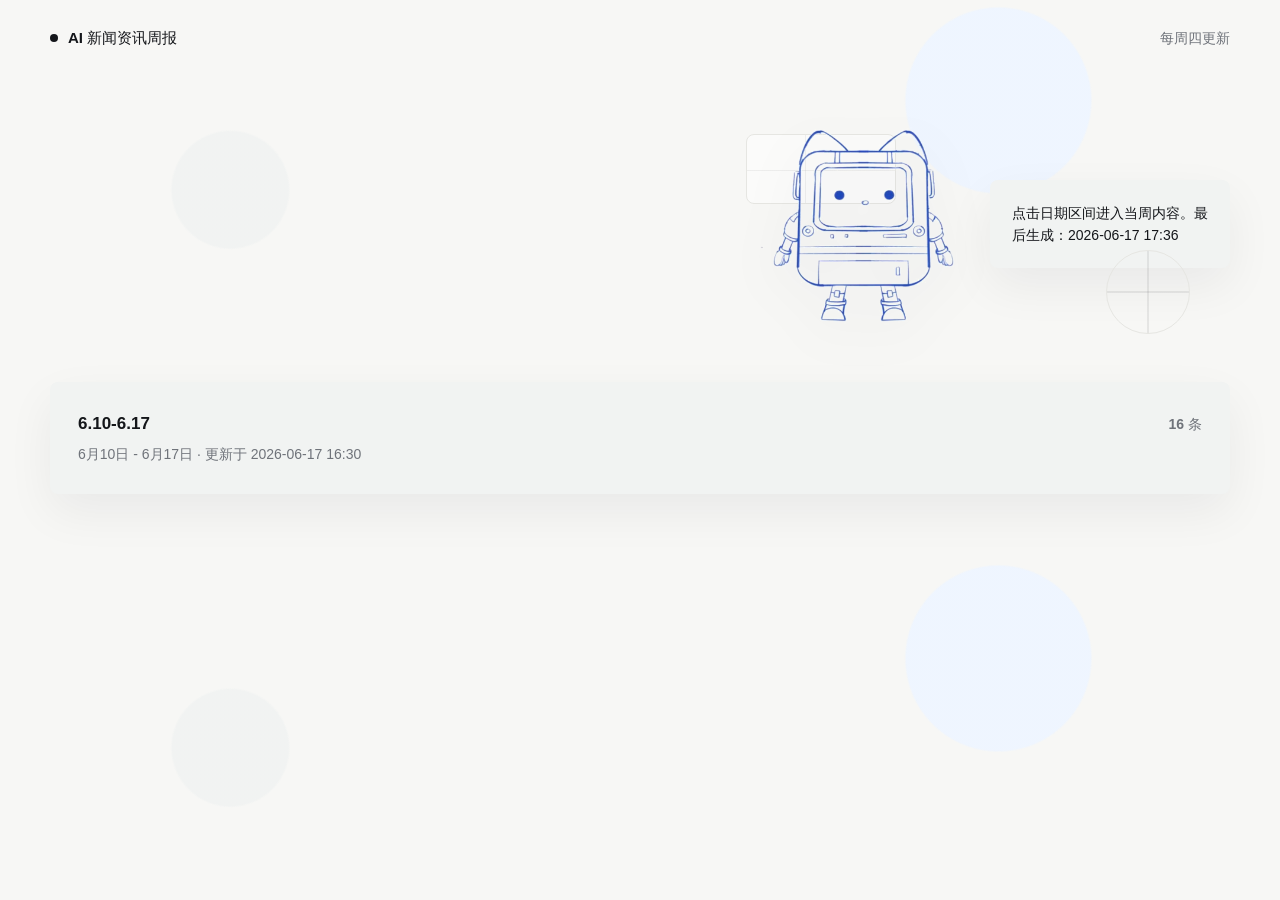
==== site/index.html @ 794cf6d5 "Use transparent AI mascot on homepage" ====
<!doctype html>
<html lang="zh-CN">
<head>
  <meta charset="utf-8">
  <meta name="viewport" content="width=device-width, initial-scale=1">
  <title>AI 新闻资讯周报</title>
  <link rel="stylesheet" href="assets/site.css">
</head>
<body>
  <header class="topbar">
    <div class="shell">
      <a class="brand" href="index.html">AI 新闻资讯周报</a>
      <div class="meta">每周四更新</div>
    </div>
  </header>
  <main class="shell">
    <section class="page-head page-head-index">
      <img class="ai-illustration" src="assets/ai-mascot.png" alt="AI 新闻资讯周报">
      <div class="meta">点击日期区间进入当周内容。最后生成：2026-06-17 17:36</div>
    </section>
    <section class="week-list">

      <a class="week-link" href="weeks/2026-W25.html">
        <div class="week-title">
          <span>6.10-6.17</span>
          <span class="meta">16 条</span>
        </div>
        <div class="summary-line">6月10日 - 6月17日 · 更新于 2026-06-17 16:30</div>
      </a>
    </section>
  </main>
</body>
</html>
---- site/assets/site.css ----
:root {
  color-scheme: light;
  --bg: #f7f7f5;
  --surface: #ffffff;
  --panel: #f1f3f2;
  --panel-blue: #eef5ff;
  --ink: #14161a;
  --muted: #6f737a;
  --line: #e6e6e2;
  --accent: #111318;
  --accent-soft: #ecf7f4;
  --good: #0d9488;
  --shadow: 0 18px 48px rgba(15, 23, 42, 0.06);
}

* {
  box-sizing: border-box;
}

body {
  margin: 0;
  background:
    radial-gradient(circle at 78% 18%, rgba(238, 245, 255, 0.96) 0 92px, transparent 94px),
    radial-gradient(circle at 18% 34%, rgba(241, 243, 242, 0.92) 0 58px, transparent 60px),
    var(--bg);
  color: var(--ink);
  font-family: -apple-system, BlinkMacSystemFont, "Segoe UI", sans-serif;
  line-height: 1.6;
}

a {
  color: inherit;
}

.shell {
  width: min(1180px, calc(100% - 32px));
  margin: 0 auto;
}

.topbar {
  background: transparent;
}

.topbar .shell {
  display: flex;
  align-items: center;
  justify-content: space-between;
  gap: 16px;
  min-height: 76px;
}

.brand {
  display: inline-flex;
  align-items: center;
  gap: 10px;
  font-size: 15px;
  font-weight: 560;
  text-decoration: none;
}

.brand::before {
  content: "";
  width: 8px;
  height: 8px;
  border-radius: 999px;
  background: var(--ink);
}

.meta {
  color: var(--muted);
  font-size: 14px;
}

main {
  padding: 18px 0 64px;
}

.page-head {
  min-height: 260px;
  display: grid;
  grid-template-columns: minmax(0, 1fr) 240px;
  gap: 28px;
  align-items: end;
  margin-bottom: 28px;
  position: relative;
}

.page-head::before,
.page-head::after {
  content: "";
  position: absolute;
  pointer-events: none;
}

.page-head::before {
  width: 148px;
  height: 68px;
  right: 334px;
  top: 40px;
  border: 1px solid var(--line);
  border-radius: 8px;
  background:
    linear-gradient(90deg, transparent 0 39%, rgba(20, 22, 26, 0.06) 39% 40%, transparent 40%),
    linear-gradient(180deg, transparent 0 52%, rgba(20, 22, 26, 0.06) 52% 53%, transparent 53%),
    rgba(255, 255, 255, 0.42);
}

.page-head::after {
  width: 82px;
  height: 82px;
  right: 40px;
  bottom: 20px;
  border: 1px solid var(--line);
  border-radius: 999px;
  background:
    linear-gradient(90deg, transparent 49%, rgba(20, 22, 26, 0.08) 49% 51%, transparent 51%),
    linear-gradient(180deg, transparent 49%, rgba(20, 22, 26, 0.08) 49% 51%, transparent 51%);
}

h1 {
  margin: 0;
  font-size: clamp(42px, 8vw, 88px);
  line-height: 1;
  font-weight: 520;
  letter-spacing: 0;
  max-width: 760px;
}

.ai-illustration {
  width: min(210px, 42vw);
  justify-self: end;
  align-self: center;
  display: block;
  filter: drop-shadow(0 14px 26px rgba(15, 23, 42, 0.08));
  transform: translateY(2px);
}

.page-head .meta {
  align-self: center;
  background: var(--panel);
  border-radius: 8px;
  padding: 22px;
  color: var(--ink);
  font-size: 14px;
  box-shadow: var(--shadow);
}

h2 {
  margin: 34px 0 16px;
  font-size: 19px;
  font-weight: 560;
  letter-spacing: 0;
  display: flex;
  align-items: center;
  gap: 12px;
}

h2::before {
  content: "•";
  width: 26px;
  height: 26px;
  border-radius: 999px;
  background: var(--ink);
  color: #ffffff;
  display: inline-grid;
  place-items: center;
  font-size: 18px;
  line-height: 1;
}

.week-list {
  display: grid;
  gap: 12px;
}

.week-link {
  display: block;
  background: var(--panel);
  border: 0;
  border-radius: 8px;
  padding: 28px;
  text-decoration: none;
  box-shadow: var(--shadow);
}

.week-link:hover {
  background: #ecefed;
  transform: translateY(-1px);
}

.week-title {
  display: flex;
  align-items: baseline;
  justify-content: space-between;
  gap: 12px;
  font-weight: 560;
  font-size: 17px;
}

.summary-line {
  color: var(--muted);
  margin-top: 6px;
  font-size: 14px;
}

.news-list {
  display: grid;
  gap: 0;
  border-top: 1px solid var(--line);
}

.news-item {
  --symbol: "◇";
  display: grid;
  grid-template-columns: 84px minmax(0, 1fr) auto;
  gap: 18px;
  align-items: start;
  padding: 24px 0;
  border-bottom: 1px solid var(--line);
  text-decoration: none;
  position: relative;
}

.news-item::before {
  content: var(--symbol);
  width: 54px;
  height: 54px;
  border-radius: 8px;
  background: var(--panel);
  display: inline-grid;
  place-items: center;
  font-size: 18px;
  line-height: 1;
}

.news-item:nth-child(3n + 1) {
  --symbol: "✦";
}

.news-item:nth-child(3n + 2) {
  --symbol: "◌";
}

.news-item:nth-child(3n + 3) {
  --symbol: "⌁";
}

.brief {
  margin: 0;
  font-size: clamp(15px, 1.2vw, 18px);
  line-height: 1.62;
  font-weight: 380;
  color: var(--ink);
}

.source {
  display: none;
  margin: 0;
  color: var(--muted);
  font-size: 14px;
}

.source a {
  color: var(--accent);
  text-decoration: none;
}

.source a:hover {
  text-decoration: underline;
}

.score {
  display: none;
  margin-top: 10px;
  color: var(--muted);
  font-size: 13px;
}

.back {
  color: var(--accent);
  text-decoration: none;
  font-size: 14px;
}

.feedback-panel {
  display: flex;
  align-items: center;
  justify-content: space-between;
  gap: 12px;
  background: transparent;
  border: 0;
  border-radius: 8px;
  padding: 0;
  margin: 0 0 18px;
}

.feedback-stats {
  display: flex;
  flex-wrap: wrap;
  gap: 8px;
  color: var(--muted);
  font-size: 13px;
}

.pill {
  border: 0;
  border-radius: 999px;
  padding: 6px 12px;
  background: var(--panel);
}

.feedback-actions,
.item-actions {
  display: flex;
  flex-wrap: wrap;
  gap: 8px;
}

.button,
.edit-toggle,
.copy-feedback,
.source-link,
.score-toggle {
  appearance: none;
  border: 0;
  border-radius: 8px;
  background: var(--panel);
  color: var(--ink);
  cursor: pointer;
  font: inherit;
  font-size: 0;
  line-height: 1;
  padding: 0;
  width: 34px;
  height: 34px;
  display: inline-grid;
  place-items: center;
  text-decoration: none;
}

.button:hover,
.edit-toggle:hover,
.copy-feedback:hover,
.source-link:hover,
.score-toggle:hover {
  background: #e8ecea;
}

.news-feedback {
  display: flex;
  align-items: center;
  justify-content: flex-end;
  gap: 8px;
  grid-column: 3;
  grid-row: 1 / span 3;
  margin: 0;
}

.fit-check {
  display: inline-flex;
  align-items: center;
  justify-content: center;
  color: var(--ink);
  cursor: pointer;
  width: 34px;
  height: 34px;
  border-radius: 8px;
  background: var(--panel);
}

.fit-check input {
  position: absolute;
  opacity: 0;
  pointer-events: none;
}

.fit-check span {
  font-size: 0;
}

.fit-check span::before {
  content: "✓";
  font-size: 16px;
  color: var(--muted);
}

.fit-check input:checked + span::before {
  color: var(--good);
  font-weight: 560;
}

.edit-toggle::before {
  content: "✎";
  font-size: 15px;
}

.copy-feedback::before {
  content: "⇩";
  font-size: 16px;
}

.score-toggle::before {
  content: "ⓘ";
  font-size: 16px;
}

.source-link::before {
  content: "↗";
  font-size: 16px;
}

.news-item.is-fit {
  background: linear-gradient(90deg, rgba(13, 148, 136, 0.08), rgba(13, 148, 136, 0));
}

.edit-area {
  display: none;
  margin-top: 14px;
  grid-column: 2 / 4;
}

.news-item.is-editing .edit-area {
  display: block;
}

.rewrite-input {
  width: 100%;
  min-height: 112px;
  resize: vertical;
  border: 0;
  border-radius: 8px;
  padding: 14px;
  color: var(--ink);
  background: var(--panel);
  font: inherit;
  line-height: 1.65;
}

.rewrite-input:focus {
  outline: 2px solid rgba(17, 19, 24, 0.14);
}

.details-row {
  display: flex;
  align-items: center;
  gap: 8px;
  margin-top: 12px;
}

.score.is-visible {
  display: block;
}

.feedback-toast {
  position: fixed;
  left: 50%;
  bottom: 22px;
  transform: translateX(-50%);
  background: #10201e;
  color: #ffffff;
  border-radius: 8px;
  padding: 10px 14px;
  font-size: 13px;
  opacity: 0;
  pointer-events: none;
  transition: opacity 180ms ease;
  z-index: 20;
}

.feedback-toast.show {
  opacity: 1;
}

.empty {
  background: var(--panel);
  border: 0;
  border-radius: 8px;
  padding: 18px;
  color: var(--muted);
}

@media (max-width: 640px) {
  .topbar .shell,
  .week-title,
  .feedback-panel,
  .news-feedback,
  .page-head {
    align-items: flex-start;
    flex-direction: column;
  }

  .page-head {
    display: flex;
    min-height: auto;
  }

  h1 {
    font-size: 34px;
  }

  .ai-illustration {
    width: 150px;
  }

  .news-item {
    grid-template-columns: 48px minmax(0, 1fr);
    gap: 12px;
  }

  .news-item::before {
    width: 40px;
    height: 40px;
    font-size: 15px;
  }

  .news-feedback {
    grid-column: 2;
    grid-row: auto;
    flex-direction: row;
    margin-top: 12px;
  }

  .edit-area {
    grid-column: 1 / 3;
  }
}
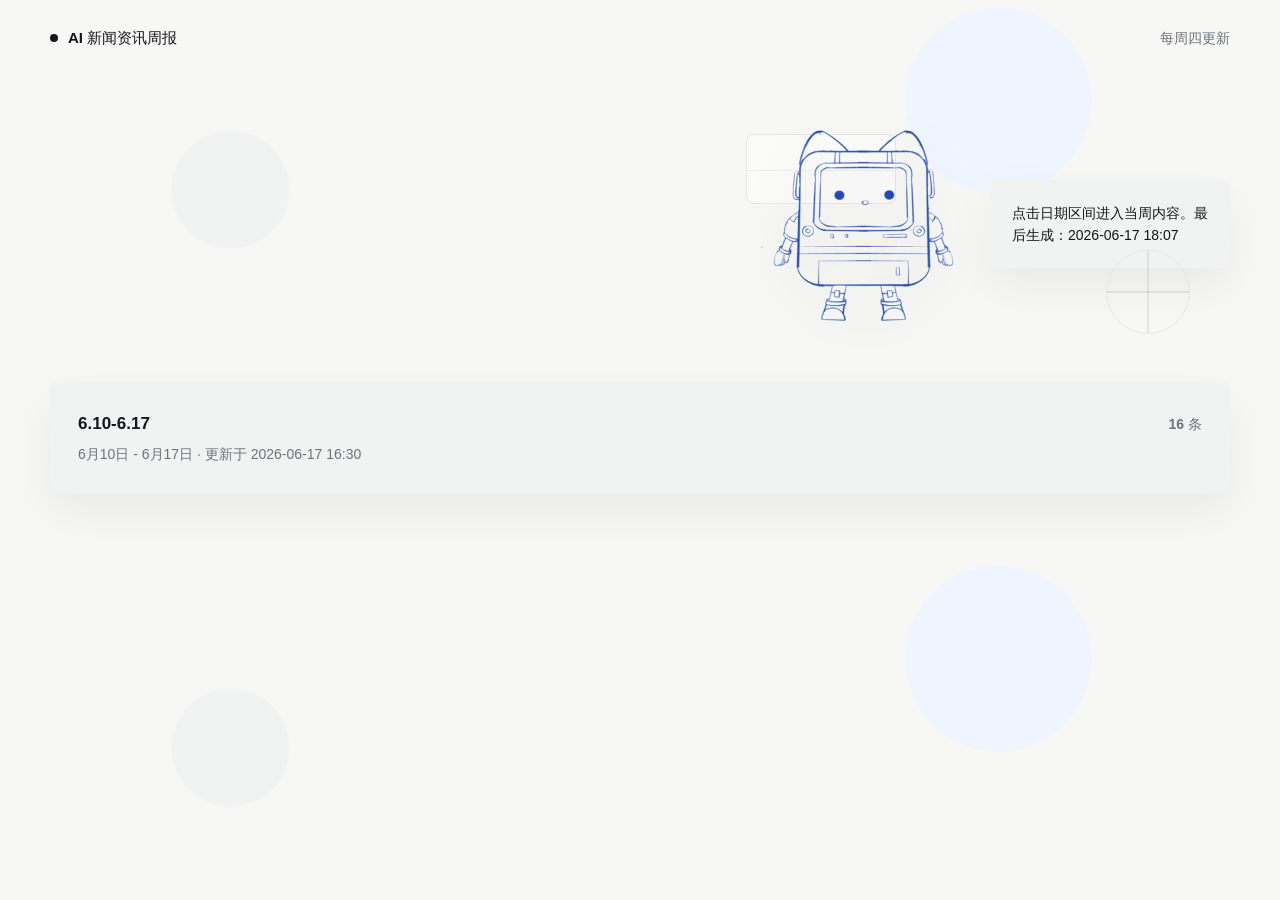
==== commit 6a5601bf: "Compact weekly detail page layout" ====
--- a/site/index.html
+++ b/site/index.html
@@ -16,7 +16,7 @@
   <main class="shell">
     <section class="page-head page-head-index">
       <img class="ai-illustration" src="assets/ai-mascot.png" alt="AI 新闻资讯周报">
-      <div class="meta">点击日期区间进入当周内容。最后生成：2026-06-17 17:36</div>
+      <div class="meta">点击日期区间进入当周内容。最后生成：2026-06-17 18:07</div>
     </section>
     <section class="week-list">
 
--- a/site/assets/site.css
+++ b/site/assets/site.css
@@ -92,7 +92,12 @@
   pointer-events: none;
 }
 
-.page-head::before {
+.page-head-index::before,
+.page-head-index::after {
+  content: "";
+}
+
+.page-head-index::before {
   width: 148px;
   height: 68px;
   right: 334px;
@@ -105,7 +110,7 @@
     rgba(255, 255, 255, 0.42);
 }
 
-.page-head::after {
+.page-head-index::after {
   width: 82px;
   height: 82px;
   right: 40px;
@@ -139,16 +144,44 @@
   align-self: center;
   background: var(--panel);
   border-radius: 8px;
-  padding: 22px;
+  padding: 18px;
   color: var(--ink);
   font-size: 14px;
   box-shadow: var(--shadow);
 }
 
+.page-head-index .meta {
+  padding: 22px;
+}
+
+.page-head:not(.page-head-index) {
+  min-height: 0;
+  display: grid;
+  grid-template-columns: minmax(0, 1fr);
+  gap: 10px;
+  margin-bottom: 18px;
+}
+
+.page-head:not(.page-head-index)::before,
+.page-head:not(.page-head-index)::after {
+  display: none;
+}
+
+.page-head:not(.page-head-index) .meta {
+  width: fit-content;
+  max-width: 100%;
+}
+
+.page-head:not(.page-head-index) h1 {
+  font-size: 30px;
+  line-height: 1.18;
+  max-width: none;
+}
+
 h2 {
-  margin: 34px 0 16px;
-  font-size: 19px;
-  font-weight: 560;
+  margin: 26px 0 12px;
+  font-size: 17px;
+  font-weight: 520;
   letter-spacing: 0;
   display: flex;
   align-items: center;
@@ -215,7 +248,7 @@
   grid-template-columns: 84px minmax(0, 1fr) auto;
   gap: 18px;
   align-items: start;
-  padding: 24px 0;
+  padding: 18px 0;
   border-bottom: 1px solid var(--line);
   text-decoration: none;
   position: relative;
@@ -247,9 +280,9 @@
 
 .brief {
   margin: 0;
-  font-size: clamp(15px, 1.2vw, 18px);
-  line-height: 1.62;
-  font-weight: 380;
+  font-size: clamp(14px, 1.05vw, 16px);
+  line-height: 1.55;
+  font-weight: 360;
   color: var(--ink);
 }
 
@@ -444,7 +477,7 @@
   display: flex;
   align-items: center;
   gap: 8px;
-  margin-top: 12px;
+  margin-top: 8px;
 }
 
 .score.is-visible {
@@ -495,7 +528,7 @@
   }
 
   h1 {
-    font-size: 34px;
+    font-size: 26px;
   }
 
   .ai-illustration {
@@ -505,6 +538,7 @@
   .news-item {
     grid-template-columns: 48px minmax(0, 1fr);
     gap: 12px;
+    padding: 16px 0;
   }
 
   .news-item::before {
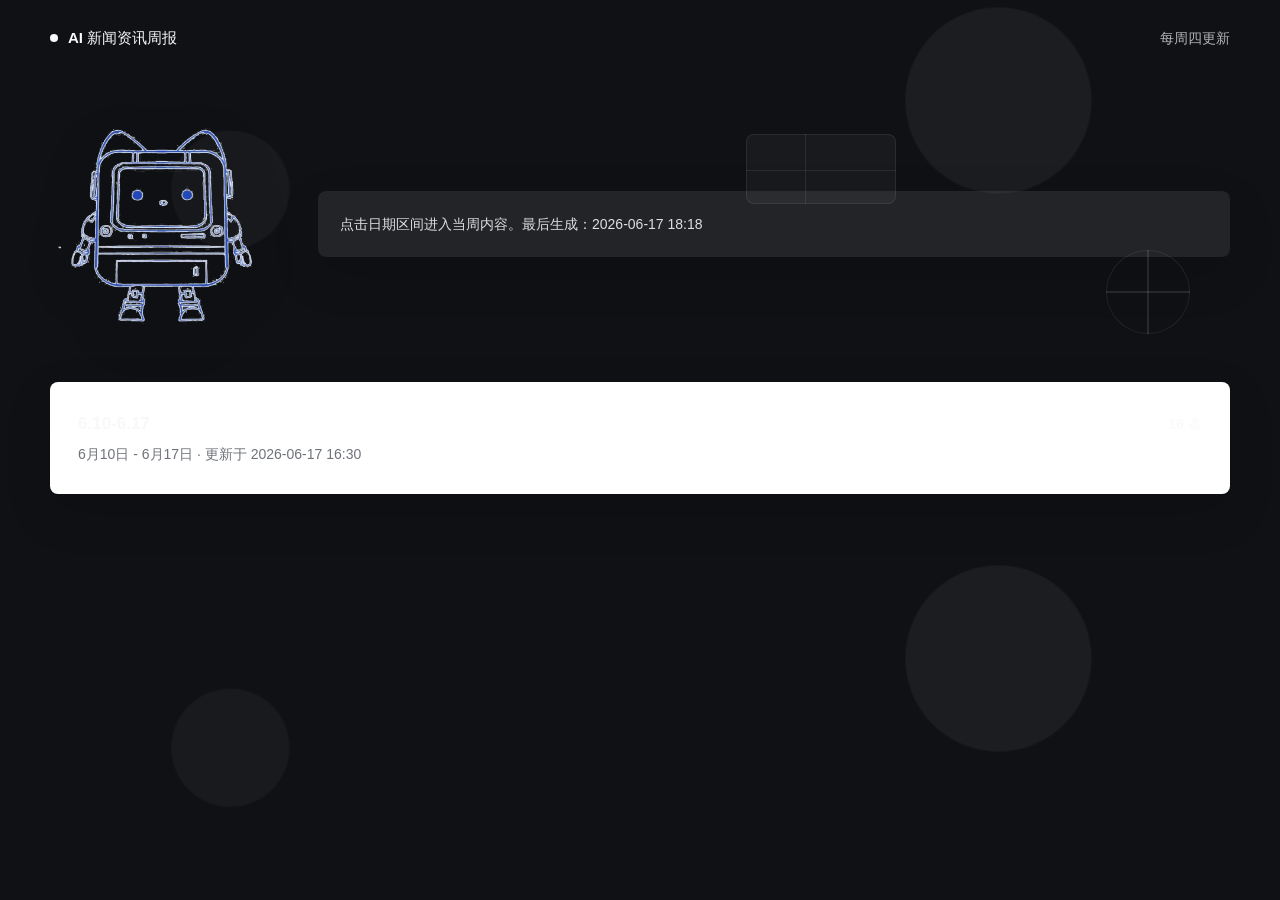
==== commit bcac7d72: "Compact weekly detail page layout" ====
--- a/site/index.html
+++ b/site/index.html
@@ -16,7 +16,7 @@
   <main class="shell">
     <section class="page-head page-head-index">
       <img class="ai-illustration" src="assets/ai-mascot.png" alt="AI 新闻资讯周报">
-      <div class="meta">点击日期区间进入当周内容。最后生成：2026-06-17 18:07</div>
+      <div class="meta">点击日期区间进入当周内容。最后生成：2026-06-17 18:18</div>
     </section>
     <section class="week-list">
 
--- a/site/assets/site.css
+++ b/site/assets/site.css
@@ -1,16 +1,17 @@
 :root {
   color-scheme: light;
-  --bg: #f7f7f5;
+  --bg: #0f1115;
   --surface: #ffffff;
-  --panel: #f1f3f2;
-  --panel-blue: #eef5ff;
+  --surface-soft: #f6f7f8;
+  --panel: #eef0f2;
+  --panel-blue: #e9f1ff;
   --ink: #14161a;
   --muted: #6f737a;
-  --line: #e6e6e2;
+  --line: #e2e6ea;
   --accent: #111318;
-  --accent-soft: #ecf7f4;
+  --accent-soft: #eef3f7;
   --good: #0d9488;
-  --shadow: 0 18px 48px rgba(15, 23, 42, 0.06);
+  --shadow: 0 18px 48px rgba(0, 0, 0, 0.14);
 }
 
 * {
@@ -20,10 +21,10 @@
 body {
   margin: 0;
   background:
-    radial-gradient(circle at 78% 18%, rgba(238, 245, 255, 0.96) 0 92px, transparent 94px),
-    radial-gradient(circle at 18% 34%, rgba(241, 243, 242, 0.92) 0 58px, transparent 60px),
+    radial-gradient(circle at 78% 18%, rgba(255, 255, 255, 0.05) 0 92px, transparent 94px),
+    radial-gradient(circle at 18% 34%, rgba(255, 255, 255, 0.04) 0 58px, transparent 60px),
     var(--bg);
-  color: var(--ink);
+  color: #f7f8fa;
   font-family: -apple-system, BlinkMacSystemFont, "Segoe UI", sans-serif;
   line-height: 1.6;
 }
@@ -63,11 +64,11 @@
   width: 8px;
   height: 8px;
   border-radius: 999px;
-  background: var(--ink);
+  background: #f7f8fa;
 }
 
 .meta {
-  color: var(--muted);
+  color: rgba(247, 248, 250, 0.7);
   font-size: 14px;
 }
 
@@ -78,7 +79,7 @@
 .page-head {
   min-height: 260px;
   display: grid;
-  grid-template-columns: minmax(0, 1fr) 240px;
+  grid-template-columns: 240px minmax(0, 1fr);
   gap: 28px;
   align-items: end;
   margin-bottom: 28px;
@@ -102,12 +103,12 @@
   height: 68px;
   right: 334px;
   top: 40px;
-  border: 1px solid var(--line);
+  border: 1px solid rgba(255, 255, 255, 0.08);
   border-radius: 8px;
   background:
-    linear-gradient(90deg, transparent 0 39%, rgba(20, 22, 26, 0.06) 39% 40%, transparent 40%),
-    linear-gradient(180deg, transparent 0 52%, rgba(20, 22, 26, 0.06) 52% 53%, transparent 53%),
-    rgba(255, 255, 255, 0.42);
+    linear-gradient(90deg, transparent 0 39%, rgba(255, 255, 255, 0.08) 39% 40%, transparent 40%),
+    linear-gradient(180deg, transparent 0 52%, rgba(255, 255, 255, 0.08) 52% 53%, transparent 53%),
+    rgba(255, 255, 255, 0.04);
 }
 
 .page-head-index::after {
@@ -115,11 +116,11 @@
   height: 82px;
   right: 40px;
   bottom: 20px;
-  border: 1px solid var(--line);
+  border: 1px solid rgba(255, 255, 255, 0.08);
   border-radius: 999px;
   background:
-    linear-gradient(90deg, transparent 49%, rgba(20, 22, 26, 0.08) 49% 51%, transparent 51%),
-    linear-gradient(180deg, transparent 49%, rgba(20, 22, 26, 0.08) 49% 51%, transparent 51%);
+    linear-gradient(90deg, transparent 49%, rgba(255, 255, 255, 0.1) 49% 51%, transparent 51%),
+    linear-gradient(180deg, transparent 49%, rgba(255, 255, 255, 0.1) 49% 51%, transparent 51%);
 }
 
 h1 {
@@ -129,23 +130,24 @@
   font-weight: 520;
   letter-spacing: 0;
   max-width: 760px;
+  color: #f7f8fa;
 }
 
 .ai-illustration {
   width: min(210px, 42vw);
-  justify-self: end;
+  justify-self: start;
   align-self: center;
   display: block;
-  filter: drop-shadow(0 14px 26px rgba(15, 23, 42, 0.08));
+  filter: drop-shadow(0 14px 26px rgba(0, 0, 0, 0.22));
   transform: translateY(2px);
 }
 
 .page-head .meta {
   align-self: center;
-  background: var(--panel);
+  background: rgba(255, 255, 255, 0.08);
   border-radius: 8px;
   padding: 18px;
-  color: var(--ink);
+  color: rgba(247, 248, 250, 0.88);
   font-size: 14px;
   box-shadow: var(--shadow);
 }
@@ -160,6 +162,9 @@
   grid-template-columns: minmax(0, 1fr);
   gap: 10px;
   margin-bottom: 18px;
+  background: var(--surface);
+  border-radius: 8px;
+  padding: 18px;
 }
 
 .page-head:not(.page-head-index)::before,
@@ -170,12 +175,28 @@
 .page-head:not(.page-head-index) .meta {
   width: fit-content;
   max-width: 100%;
+  color: var(--muted);
+  background: transparent;
+  box-shadow: none;
+  padding: 0;
 }
 
 .page-head:not(.page-head-index) h1 {
-  font-size: 30px;
+  font-size: 22px;
   line-height: 1.18;
   max-width: none;
+  color: var(--ink);
+}
+
+.week-page {
+  background: transparent;
+}
+
+.week-page .news-list {
+  background: var(--surface);
+  border-radius: 8px;
+  padding: 0 18px;
+  box-shadow: var(--shadow);
 }
 
 h2 {
@@ -208,7 +229,7 @@
 
 .week-link {
   display: block;
-  background: var(--panel);
+  background: var(--surface);
   border: 0;
   border-radius: 8px;
   padding: 28px;
@@ -217,7 +238,7 @@
 }
 
 .week-link:hover {
-  background: #ecefed;
+  background: var(--surface-soft);
   transform: translateY(-1px);
 }
 
@@ -240,6 +261,10 @@
   display: grid;
   gap: 0;
   border-top: 1px solid var(--line);
+  background: var(--surface);
+  border-radius: 8px;
+  padding: 0 18px;
+  box-shadow: var(--shadow);
 }
 
 .news-item {
@@ -252,6 +277,7 @@
   border-bottom: 1px solid var(--line);
   text-decoration: none;
   position: relative;
+  color: var(--ink);
 }
 
 .news-item::before {
@@ -259,7 +285,7 @@
   width: 54px;
   height: 54px;
   border-radius: 8px;
-  background: var(--panel);
+  background: var(--surface-soft);
   display: inline-grid;
   place-items: center;
   font-size: 18px;
@@ -331,7 +357,7 @@
   display: flex;
   flex-wrap: wrap;
   gap: 8px;
-  color: var(--muted);
+  color: rgba(247, 248, 250, 0.72);
   font-size: 13px;
 }
 
@@ -339,7 +365,7 @@
   border: 0;
   border-radius: 999px;
   padding: 6px 12px;
-  background: var(--panel);
+  background: rgba(255, 255, 255, 0.08);
 }
 
 .feedback-actions,
@@ -357,8 +383,8 @@
   appearance: none;
   border: 0;
   border-radius: 8px;
-  background: var(--panel);
-  color: var(--ink);
+  background: rgba(255, 255, 255, 0.08);
+  color: #f7f8fa;
   cursor: pointer;
   font: inherit;
   font-size: 0;
@@ -376,7 +402,7 @@
 .copy-feedback:hover,
 .source-link:hover,
 .score-toggle:hover {
-  background: #e8ecea;
+  background: rgba(255, 255, 255, 0.16);
 }
 
 .news-feedback {
@@ -393,12 +419,12 @@
   display: inline-flex;
   align-items: center;
   justify-content: center;
-  color: var(--ink);
+  color: #f7f8fa;
   cursor: pointer;
   width: 34px;
   height: 34px;
   border-radius: 8px;
-  background: var(--panel);
+  background: rgba(255, 255, 255, 0.08);
 }
 
 .fit-check input {
@@ -414,7 +440,7 @@
 .fit-check span::before {
   content: "✓";
   font-size: 16px;
-  color: var(--muted);
+  color: rgba(247, 248, 250, 0.62);
 }
 
 .fit-check input:checked + span::before {
@@ -464,7 +490,7 @@
   border-radius: 8px;
   padding: 14px;
   color: var(--ink);
-  background: var(--panel);
+  background: var(--surface-soft);
   font: inherit;
   line-height: 1.65;
 }
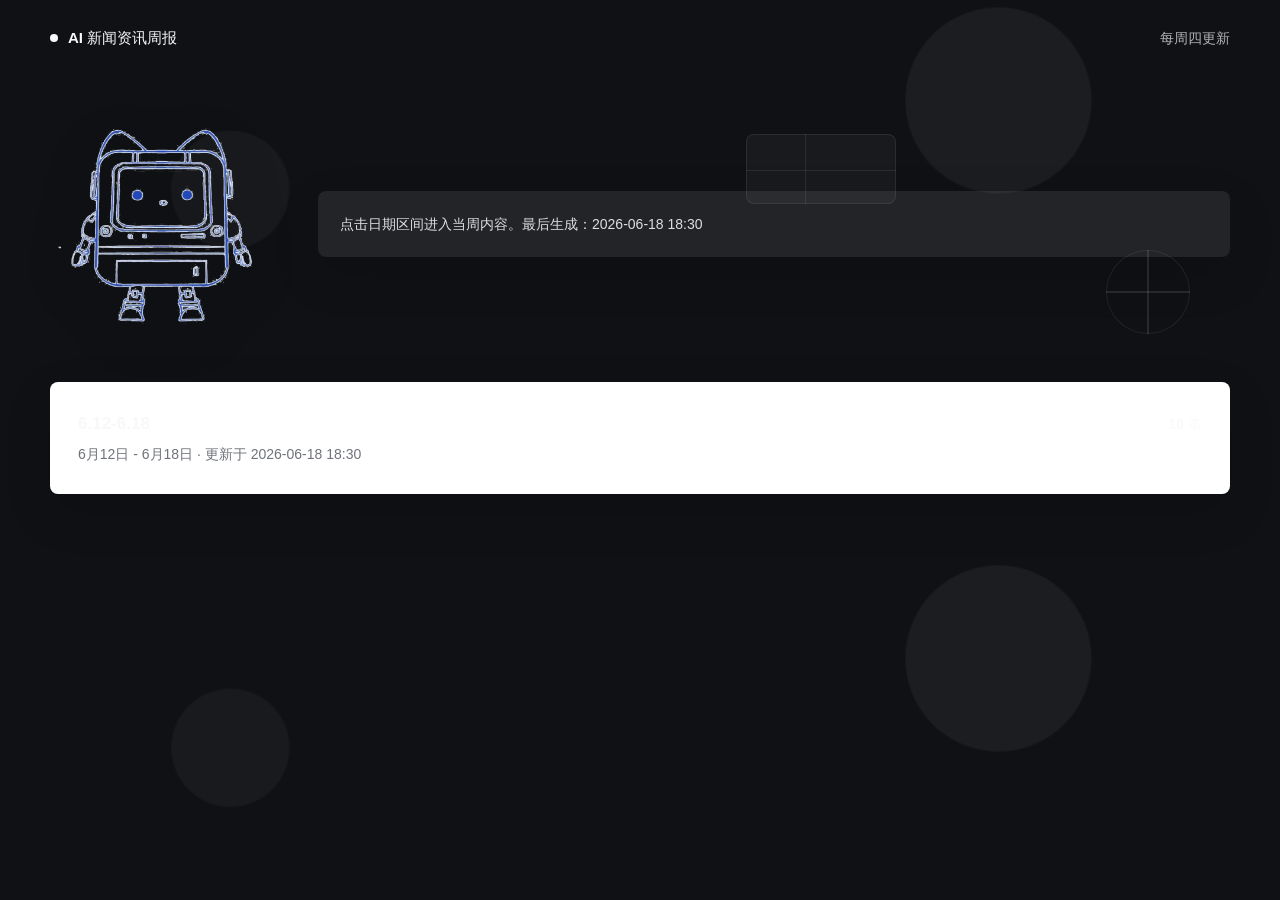
==== commit 8a4ce5f2: "Update AI news for 2026 W25" ====
--- a/site/index.html
+++ b/site/index.html
@@ -16,16 +16,16 @@
   <main class="shell">
     <section class="page-head page-head-index">
       <img class="ai-illustration" src="assets/ai-mascot.png" alt="AI 新闻资讯周报">
-      <div class="meta">点击日期区间进入当周内容。最后生成：2026-06-17 18:18</div>
+      <div class="meta">点击日期区间进入当周内容。最后生成：2026-06-18 18:30</div>
     </section>
     <section class="week-list">
 
       <a class="week-link" href="weeks/2026-W25.html">
         <div class="week-title">
-          <span>6.10-6.17</span>
-          <span class="meta">16 条</span>
+          <span>6.12-6.18</span>
+          <span class="meta">10 条</span>
         </div>
-        <div class="summary-line">6月10日 - 6月17日 · 更新于 2026-06-17 16:30</div>
+        <div class="summary-line">6月12日 - 6月18日 · 更新于 2026-06-18 18:30</div>
       </a>
     </section>
   </main>
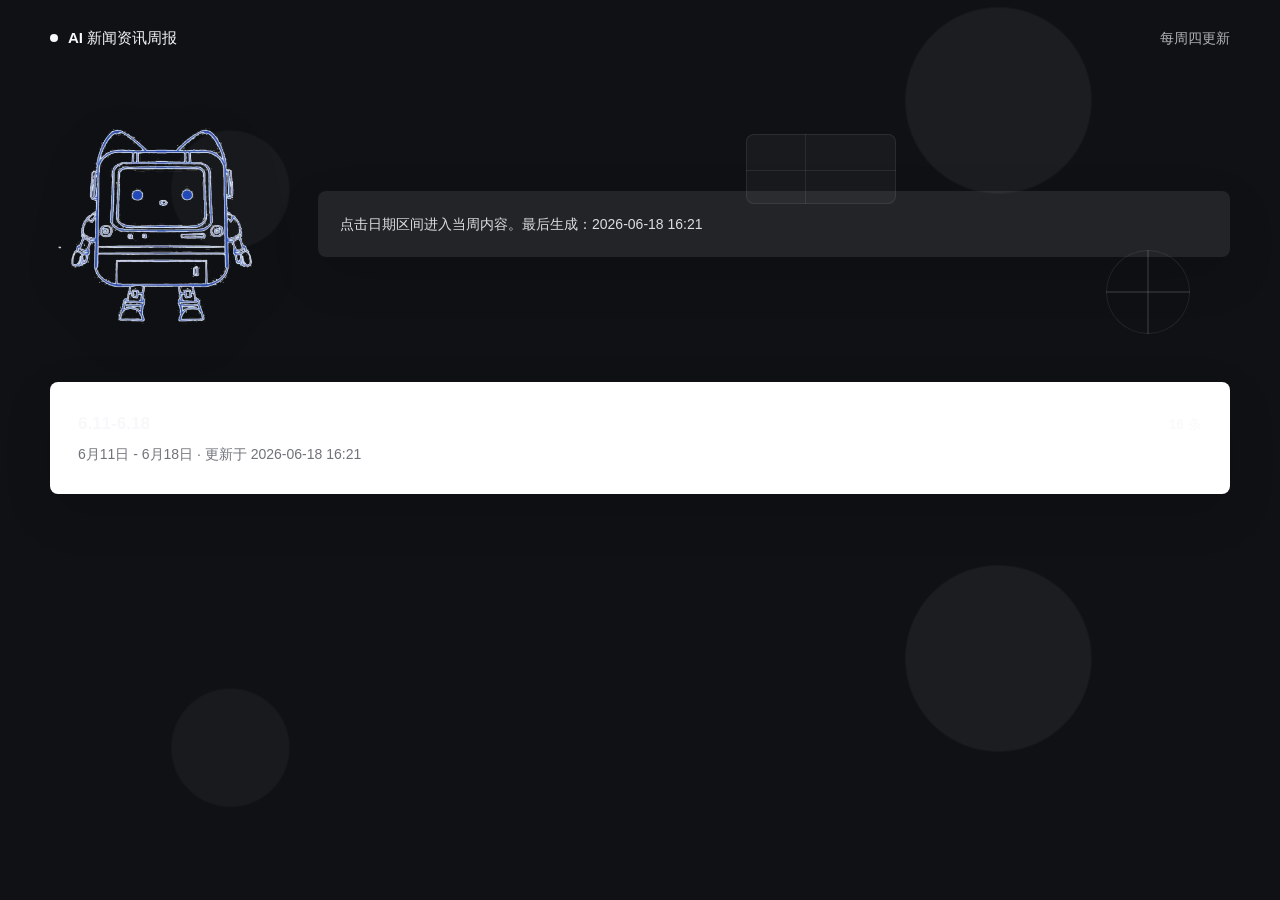
==== commit 4b408731: "Improve AIbase source link fetching" ====
--- a/site/index.html
+++ b/site/index.html
@@ -16,16 +16,16 @@
   <main class="shell">
     <section class="page-head page-head-index">
       <img class="ai-illustration" src="assets/ai-mascot.png" alt="AI 新闻资讯周报">
-      <div class="meta">点击日期区间进入当周内容。最后生成：2026-06-18 18:30</div>
+      <div class="meta">点击日期区间进入当周内容。最后生成：2026-06-18 16:21</div>
     </section>
     <section class="week-list">
 
       <a class="week-link" href="weeks/2026-W25.html">
         <div class="week-title">
-          <span>6.12-6.18</span>
-          <span class="meta">10 条</span>
+          <span>6.11-6.18</span>
+          <span class="meta">16 条</span>
         </div>
-        <div class="summary-line">6月12日 - 6月18日 · 更新于 2026-06-18 18:30</div>
+        <div class="summary-line">6月11日 - 6月18日 · 更新于 2026-06-18 16:21</div>
       </a>
     </section>
   </main>
--- a/site/assets/site.css
+++ b/site/assets/site.css
@@ -285,10 +285,12 @@
   width: 54px;
   height: 54px;
   border-radius: 8px;
-  background: var(--surface-soft);
+  background: #eef1f4;
+  border: 1px solid #cfd6dd;
+  color: #101318;
   display: inline-grid;
   place-items: center;
-  font-size: 18px;
+  font-size: 20px;
   line-height: 1;
 }
 
@@ -381,10 +383,10 @@
 .source-link,
 .score-toggle {
   appearance: none;
-  border: 0;
-  border-radius: 8px;
-  background: rgba(255, 255, 255, 0.08);
-  color: #f7f8fa;
+  border: 1px solid #cbd3dc;
+  border-radius: 8px;
+  background: #eef1f4;
+  color: #111318;
   cursor: pointer;
   font: inherit;
   font-size: 0;
@@ -402,7 +404,9 @@
 .copy-feedback:hover,
 .source-link:hover,
 .score-toggle:hover {
-  background: rgba(255, 255, 255, 0.16);
+  background: #dfe5eb;
+  border-color: #aeb8c3;
+  color: #050608;
 }
 
 .news-feedback {
@@ -419,12 +423,13 @@
   display: inline-flex;
   align-items: center;
   justify-content: center;
-  color: #f7f8fa;
+  color: #111318;
   cursor: pointer;
   width: 34px;
   height: 34px;
   border-radius: 8px;
-  background: rgba(255, 255, 255, 0.08);
+  background: #eef1f4;
+  border: 1px solid #cbd3dc;
 }
 
 .fit-check input {
@@ -440,11 +445,11 @@
 .fit-check span::before {
   content: "✓";
   font-size: 16px;
-  color: rgba(247, 248, 250, 0.62);
+  color: #111318;
 }
 
 .fit-check input:checked + span::before {
-  color: var(--good);
+  color: #04756f;
   font-weight: 560;
 }
 
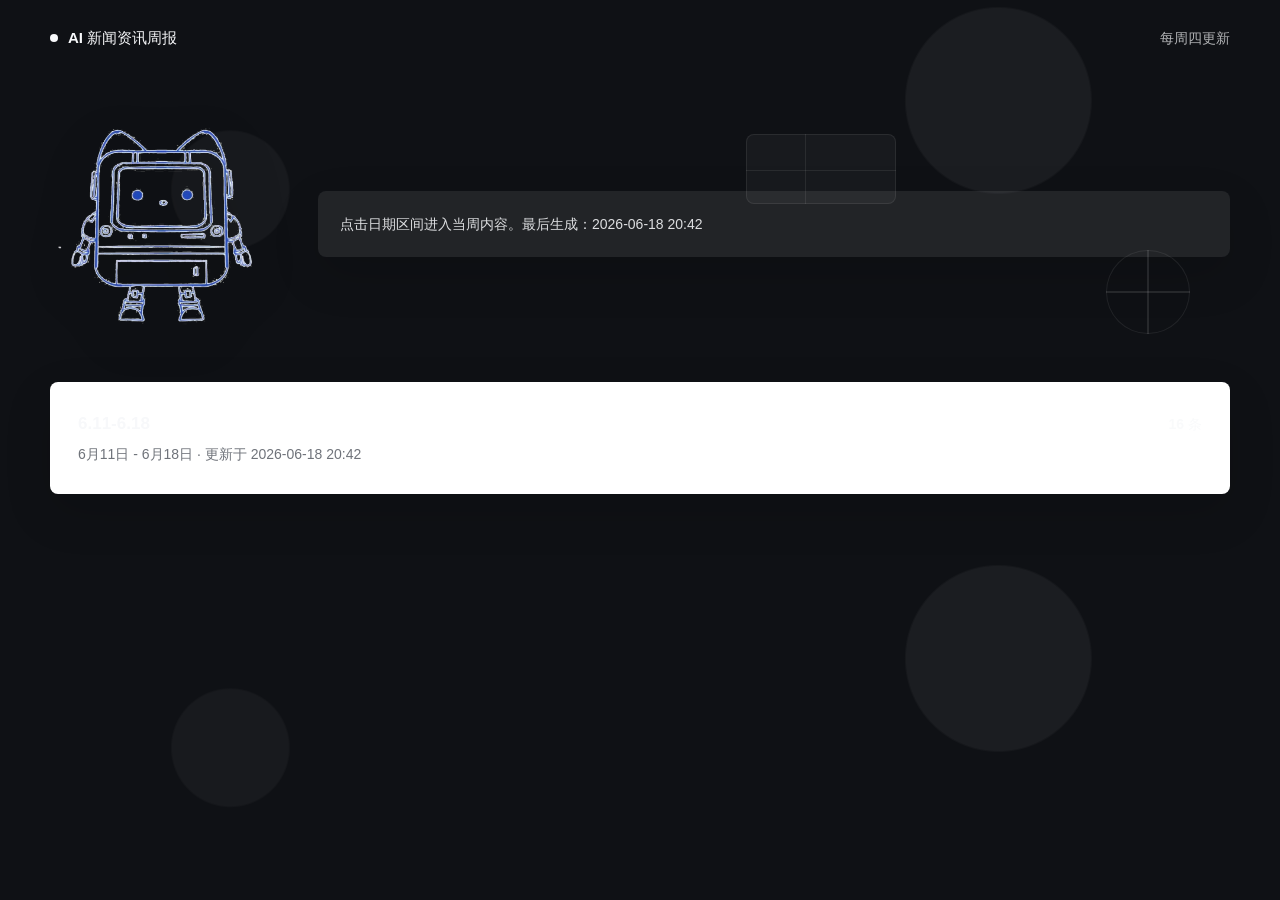
==== commit f4b09481: "Update weekly AI news" ====
--- a/site/index.html
+++ b/site/index.html
@@ -16,7 +16,7 @@
   <main class="shell">
     <section class="page-head page-head-index">
       <img class="ai-illustration" src="assets/ai-mascot.png" alt="AI 新闻资讯周报">
-      <div class="meta">点击日期区间进入当周内容。最后生成：2026-06-18 16:21</div>
+      <div class="meta">点击日期区间进入当周内容。最后生成：2026-06-18 20:42</div>
     </section>
     <section class="week-list">
 
@@ -25,7 +25,7 @@
           <span>6.11-6.18</span>
           <span class="meta">16 条</span>
         </div>
-        <div class="summary-line">6月11日 - 6月18日 · 更新于 2026-06-18 16:21</div>
+        <div class="summary-line">6月11日 - 6月18日 · 更新于 2026-06-18 20:42</div>
       </a>
     </section>
   </main>
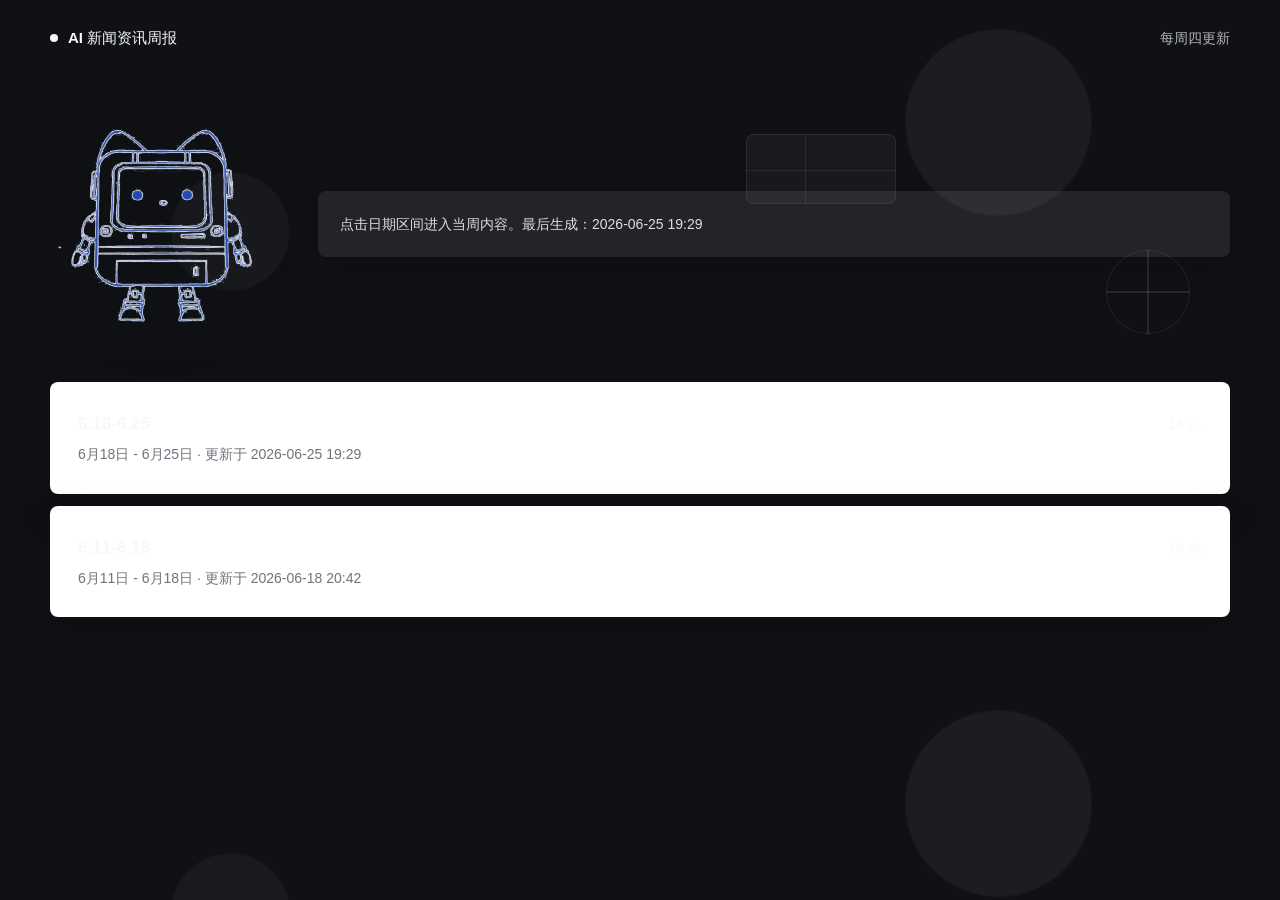
==== commit bd2a0a01: "Update weekly AI news" ====
--- a/site/index.html
+++ b/site/index.html
@@ -16,9 +16,17 @@
   <main class="shell">
     <section class="page-head page-head-index">
       <img class="ai-illustration" src="assets/ai-mascot.png" alt="AI 新闻资讯周报">
-      <div class="meta">点击日期区间进入当周内容。最后生成：2026-06-18 20:42</div>
+      <div class="meta">点击日期区间进入当周内容。最后生成：2026-06-25 19:29</div>
     </section>
     <section class="week-list">
+
+      <a class="week-link" href="weeks/2026-W26.html">
+        <div class="week-title">
+          <span>6.18-6.25</span>
+          <span class="meta">16 条</span>
+        </div>
+        <div class="summary-line">6月18日 - 6月25日 · 更新于 2026-06-25 19:29</div>
+      </a>
 
       <a class="week-link" href="weeks/2026-W25.html">
         <div class="week-title">
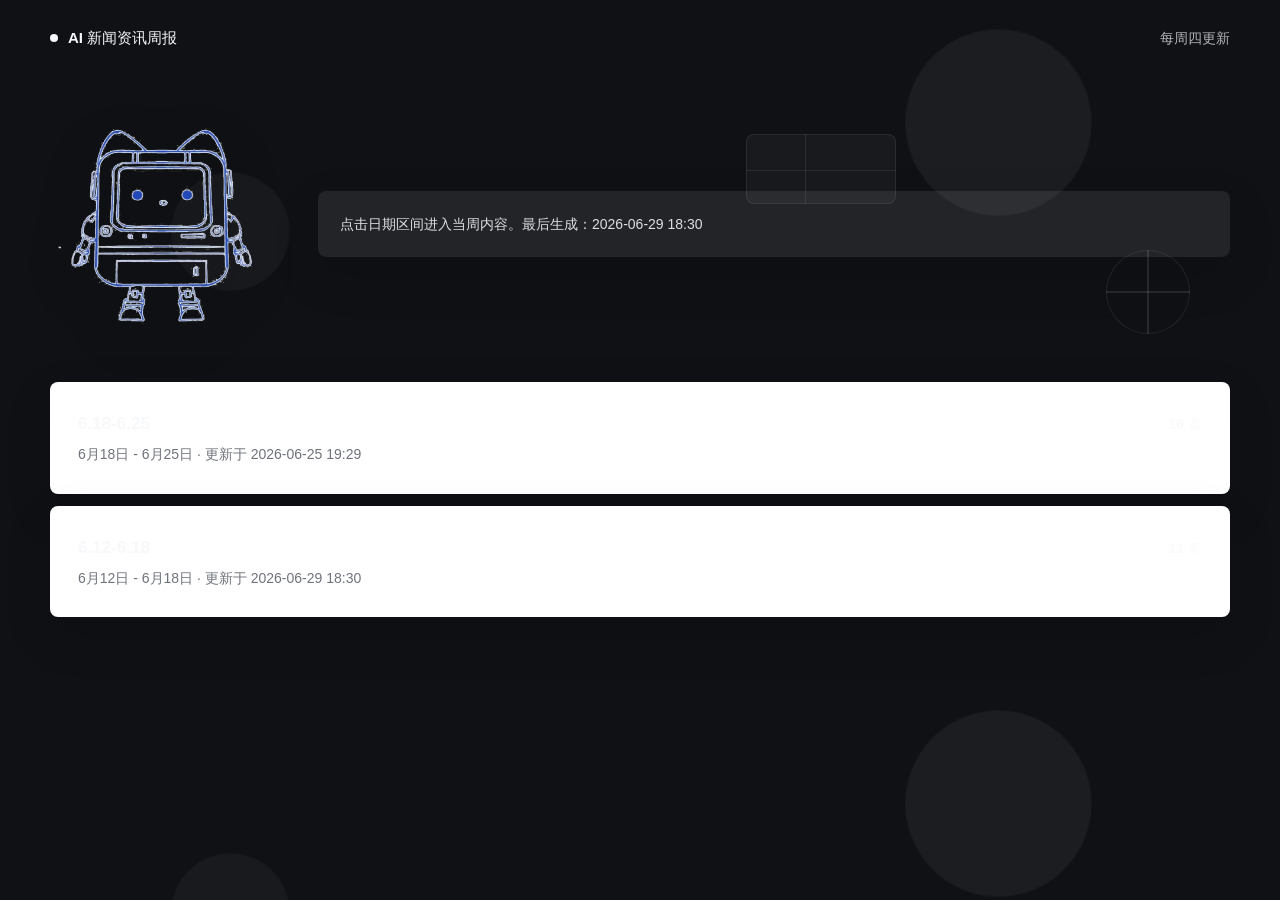
==== commit 9a7f21c3: "Align weekly news site with confirmed requirements" ====
--- a/site/index.html
+++ b/site/index.html
@@ -16,7 +16,7 @@
   <main class="shell">
     <section class="page-head page-head-index">
       <img class="ai-illustration" src="assets/ai-mascot.png" alt="AI 新闻资讯周报">
-      <div class="meta">点击日期区间进入当周内容。最后生成：2026-06-25 19:29</div>
+      <div class="meta">点击日期区间进入当周内容。最后生成：2026-06-29 18:30</div>
     </section>
     <section class="week-list">
 
@@ -30,10 +30,10 @@
 
       <a class="week-link" href="weeks/2026-W25.html">
         <div class="week-title">
-          <span>6.11-6.18</span>
-          <span class="meta">16 条</span>
+          <span>6.12-6.18</span>
+          <span class="meta">11 条</span>
         </div>
-        <div class="summary-line">6月11日 - 6月18日 · 更新于 2026-06-18 20:42</div>
+        <div class="summary-line">6月12日 - 6月18日 · 更新于 2026-06-29 18:30</div>
       </a>
     </section>
   </main>
